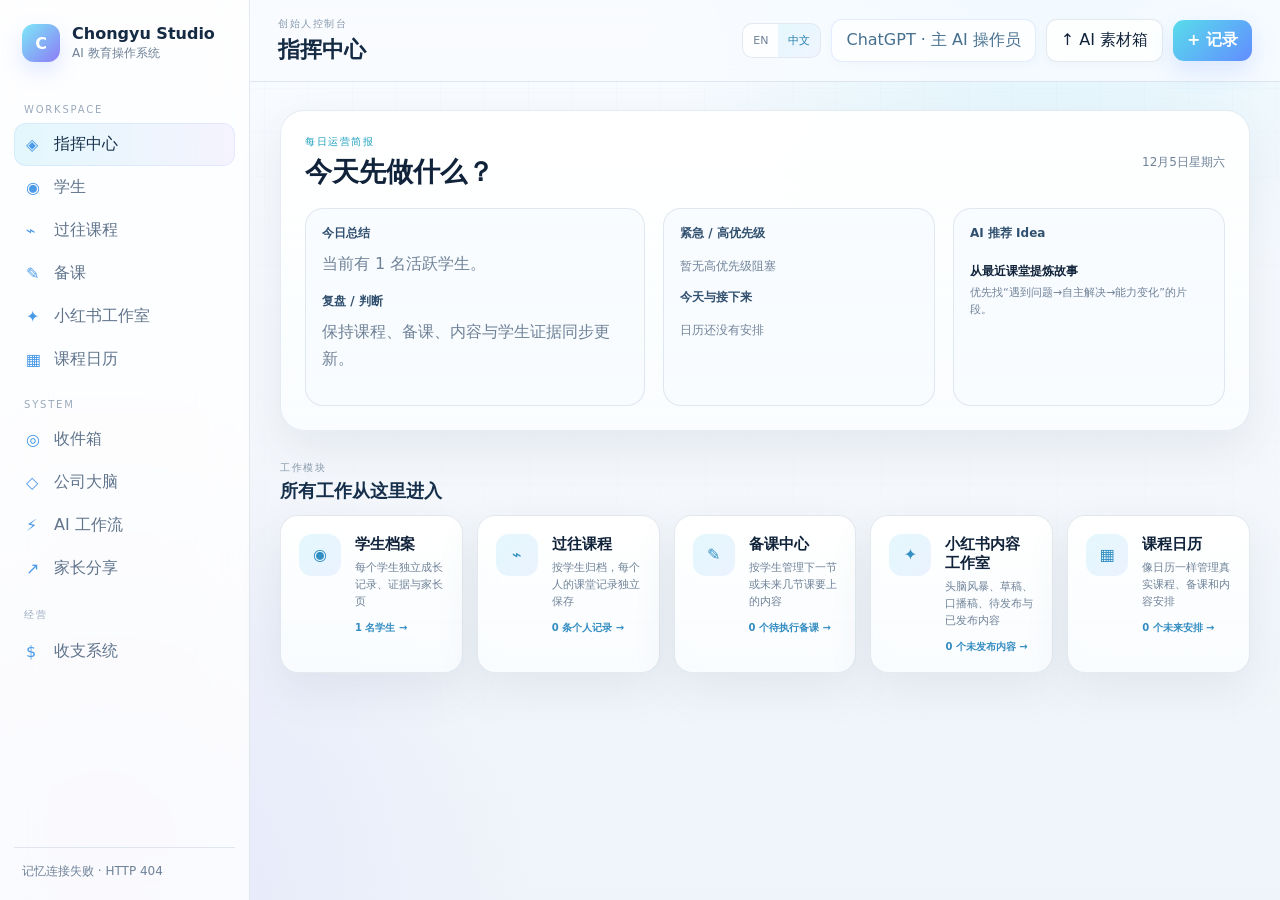
==== index.html @ f81d7538 "Load WAICY competition track in Studio prep" ====
<!doctype html>
<html lang="zh-CN">
<head>
  <meta charset="utf-8" />
  <meta name="viewport" content="width=device-width, initial-scale=1" />
  <meta name="theme-color" content="#f5f8fc" />
  <title>Chongyu Studio OS</title>
  <link rel="stylesheet" href="styles.css?v=lighttech-20260908" />
  <link rel="stylesheet" href="media-upload.css?v=mp4fix-20260908" />
  <link rel="stylesheet" href="studio-v2.css?v=ops-20260908" />
  <link rel="stylesheet" href="crud-ui.css?v=crud-20260908" />
  <link rel="stylesheet" href="calendar-delete.css?v=calendar-edit-20260909" />
  <link rel="stylesheet" href="student-avatars.css?v=student-avatars-20260909b" />
  <link rel="stylesheet" href="lesson-decks.css?v=lesson-decks-20260909b" />
  <link rel="stylesheet" href="prep-dashboard.css?v=next-lesson-20260910" />
  <link rel="stylesheet" href="waicy-track.css?v=waicy-medical-20260915" />
  <link rel="stylesheet" href="content-studio.css?v=content-os-20260910" />
  <link rel="stylesheet" href="learning-hub.css?v=learning-hub-20260911" />
</head>
<body>
  <div class="app-shell">
    <aside class="sidebar">
      <div class="brand"><div class="brand-mark">C</div><div><strong>Chongyu Studio</strong><span id="brandSub">AI 教育操作系统</span></div></div>
      <nav id="nav"></nav>
      <div class="sidebar-bottom"><span id="memoryStatus">🔒 点击连接公司记忆</span></div>
    </aside>
    <main>
      <header class="topbar">
        <div><div class="eyebrow" id="workspaceLabel">创始人控制台</div><h1 id="pageTitle">指挥中心</h1></div>
        <div class="top-actions">
          <div class="lang-switch" aria-label="Language switcher"><button id="langEn" onclick="setLanguage('en')">EN</button><button id="langZh" onclick="setLanguage('zh')">中文</button></div>
          <button class="ghost" id="modelBtn" disabled>ChatGPT · 主 AI 操作员</button>
          <button class="ghost" id="uploadBtn" onclick="openMediaUploader()">↑ AI 素材箱</button>
          <button class="primary" id="captureBtn" onclick="openInboxComposer()">+ 记录</button>
        </div>
      </header>
      <section id="content" class="content"></section>
    </main>
  </div>
  <div id="modal" class="modal hidden"></div>
  <script src="data/seed.js?v=20260908"></script>
  <script src="app.js?v=bilingual-session5-20260908"></script>
  <script src="studio-live.js?v=lesson1-20260911"></script>
  <script src="media-upload.js?v=mp4fix-20260908"></script>
  <script src="studio-v2.js?v=ops-20260908"></script>
  <script src="crud-ui.js?v=crud-20260908"></script>
  <script src="crud-v2.js?v=crud-20260908"></script>
  <script src="crud-render-fix.js?v=crud-20260908"></script>
  <script src="calendar-delete.js?v=calendar-edit-20260909"></script>
  <script src="student-avatars.js?v=portrait-api-20260911b"></script>
  <script src="lesson-decks.js?v=lesson-decks-20260909b"></script>
  <script src="prep-dashboard.js?v=next-lesson-20260910"></script>
  <script src="waicy-track.js?v=waicy-medical-20260915"></script>
  <script src="content-studio.js?v=content-os-20260910"></script>
  <script src="learning-hub.js?v=lesson1-20260911"></script>
  <script src="finance-ui.js?v=finance-20260913"></script>
</body>
</html>
---- styles.css ----
:root{--bg:#f4f7fb;--bg2:#edf3f9;--panel:rgba(255,255,255,.84);--panel2:#ffffff;--ink:#11233b;--muted:#6f8298;--line:rgba(95,124,158,.16);--cyan:#23c7e8;--blue:#4f84ff;--violet:#8d72f6;--green:#20b982;--orange:#f59e0b;--danger:#e85d75;--shadow:0 18px 45px rgba(61,85,112,.09);--shadow2:0 8px 24px rgba(61,85,112,.07)}*{box-sizing:border-box}html{background:var(--bg)}body{margin:0;font-family:Inter,ui-sans-serif,system-ui,-apple-system,BlinkMacSystemFont,"Segoe UI",sans-serif;color:var(--ink);background:radial-gradient(circle at 82% -8%,rgba(35,199,232,.14),transparent 28%),radial-gradient(circle at 8% 92%,rgba(141,114,246,.10),transparent 30%),linear-gradient(180deg,#f8fbff 0%,#f4f7fb 55%,#eef4fa 100%);min-height:100vh}body:before{content:"";position:fixed;inset:0;pointer-events:none;background-image:linear-gradient(rgba(74,116,164,.035) 1px,transparent 1px),linear-gradient(90deg,rgba(74,116,164,.035) 1px,transparent 1px);background-size:44px 44px;mask-image:linear-gradient(to bottom,rgba(0,0,0,.52),transparent 90%)}button,input,select,textarea{font:inherit}.app-shell{display:grid;grid-template-columns:250px 1fr;min-height:100vh}.sidebar{background:rgba(255,255,255,.78);border-right:1px solid var(--line);padding:20px 14px;display:flex;flex-direction:column;backdrop-filter:blur(22px);position:sticky;top:0;height:100vh}.brand{display:flex;gap:12px;align-items:center;padding:4px 8px 24px}.brand-mark{width:38px;height:38px;border-radius:12px;background:linear-gradient(135deg,#7de8f7,#8c7cf6);color:#fff;display:grid;place-items:center;font-weight:900;box-shadow:0 9px 22px rgba(79,132,255,.18)}.brand strong,.brand span{display:block}.brand strong{color:#152a43}.brand span{font-size:12px;color:var(--muted);margin-top:2px}.nav-section{font-size:10px;letter-spacing:.18em;color:#9aaabd;padding:18px 10px 8px}.nav-item{width:100%;display:flex;align-items:center;gap:10px;border:0;background:transparent;color:#60748c;padding:11px 12px;border-radius:12px;cursor:pointer;text-align:left;transition:.18s}.nav-item:hover{background:#f1f7fb;color:#213a56}.nav-item.active{background:linear-gradient(90deg,rgba(35,199,232,.12),rgba(141,114,246,.08));color:#19324d;box-shadow:inset 0 0 0 1px rgba(79,132,255,.10)}.nav-icon{width:18px;color:#4b9ae8}.sidebar-bottom{margin-top:auto;border-top:1px solid var(--line);padding:14px 8px 0;font-size:12px;color:var(--muted);line-height:1.5}.topbar{height:82px;border-bottom:1px solid var(--line);background:rgba(249,252,255,.76);backdrop-filter:blur(20px);display:flex;align-items:center;justify-content:space-between;padding:0 28px;position:sticky;top:0;z-index:10}.eyebrow{font-size:10px;text-transform:uppercase;letter-spacing:.16em;color:#8799ad}.eyebrow.cyan{color:#179fbd}h1{font-size:22px;margin:4px 0 0;color:#152a43}.top-actions{display:flex;align-items:center;gap:10px}.ghost,.primary,.mini-btn,.text-btn{border-radius:11px;padding:10px 14px;border:1px solid var(--line);background:rgba(255,255,255,.82);color:var(--ink);cursor:pointer;text-decoration:none;box-shadow:0 3px 10px rgba(60,85,110,.03)}.ghost:hover,.mini-btn:hover{border-color:rgba(35,199,232,.38);background:#fff}.primary{background:linear-gradient(135deg,#58ddeb,#628dff);border:0;color:#fff;font-weight:800;box-shadow:0 10px 24px rgba(79,132,255,.17)}.primary.small{padding:8px 11px}.text-btn{border:0;background:transparent;color:#267fdb;box-shadow:none}#modelBtn:disabled{opacity:1;color:#46708e;border-color:rgba(79,132,255,.14);background:rgba(255,255,255,.68)}.content{padding:28px 30px 80px;max-width:1500px;margin:auto}.glass{background:linear-gradient(180deg,rgba(255,255,255,.94),rgba(250,253,255,.86));border:1px solid rgba(113,145,179,.16);box-shadow:var(--shadow);backdrop-filter:blur(18px)}.grid{display:grid;gap:16px}.grid-4{grid-template-columns:repeat(4,1fr)}.grid-3{grid-template-columns:repeat(3,1fr)}.grid-2{grid-template-columns:repeat(2,1fr)}.hero-panel{border-radius:24px;padding:32px;display:flex;align-items:center;justify-content:space-between;overflow:hidden;position:relative;background:linear-gradient(135deg,rgba(255,255,255,.97),rgba(243,250,255,.92) 55%,rgba(246,243,255,.88))}.hero-panel:before{content:"";position:absolute;inset:0;background:radial-gradient(circle at 78% 34%,rgba(35,199,232,.12),transparent 16%),radial-gradient(circle at 91% 64%,rgba(141,114,246,.11),transparent 16%);pointer-events:none}.hero-panel:after{content:"";position:absolute;right:-75px;top:-145px;width:350px;height:350px;border-radius:50%;border:1px solid rgba(79,132,255,.11)}.hero-panel h2{font-size:38px;letter-spacing:-.035em;margin:8px 0 10px;max-width:820px;color:#132943}.hero-panel p,.page-intro p{color:var(--muted);line-height:1.68;max-width:760px}.orbital-mark{width:126px;height:126px;border:1px solid rgba(35,199,232,.30);border-radius:50%;position:relative;margin-right:30px;background:rgba(255,255,255,.48);box-shadow:0 14px 40px rgba(79,132,255,.08)}.orbital-mark:before,.orbital-mark:after{content:"";position:absolute;border:1px solid rgba(141,114,246,.26);border-radius:50%;inset:16px}.orbital-mark:after{inset:38px;background:radial-gradient(circle,rgba(35,199,232,.72),rgba(35,199,232,.07) 37%,transparent 62%);border:0}.orbital-mark span,.orbital-mark i,.orbital-mark b{position:absolute;width:8px;height:8px;border-radius:50%;background:var(--cyan);box-shadow:0 0 13px rgba(35,199,232,.5)}.orbital-mark span{left:8px;top:54px}.orbital-mark i{right:23px;top:14px;background:var(--violet)}.orbital-mark b{bottom:12px;left:65px;background:var(--green)}.metrics-row{margin-top:16px}.metric-card{border-radius:18px;padding:18px;display:flex;gap:14px;align-items:center}.metric-icon{width:42px;height:42px;border:1px solid rgba(35,199,232,.16);background:linear-gradient(135deg,rgba(35,199,232,.10),rgba(79,132,255,.07));border-radius:12px;display:grid;place-items:center;color:#268dd6;font-size:18px}.metric-label{font-size:11px;color:var(--muted)}.metric{font-size:29px;font-weight:800;margin-top:2px;color:#17304b}.delta{font-size:11px;color:#4d86a5;margin-top:3px}.section-title{display:flex;justify-content:space-between;align-items:end;margin:30px 0 12px}.section-title.compact{margin-top:24px}.section-title h3{margin:4px 0 0;font-size:18px;color:#16304b}.section-title span{font-size:12px;color:var(--muted)}.student-card{border-radius:20px;padding:20px;cursor:pointer;transition:.2s}.student-card:hover{transform:translateY(-2px);border-color:rgba(35,199,232,.28);box-shadow:0 20px 45px rgba(79,110,142,.12)}.student-card-top,.row{display:flex;align-items:center;gap:12px}.row.between,.between{justify-content:space-between}.grow{flex:1}.student-card h3,.student-profile h2{margin:4px 0;color:#18324c}.student-card p{margin:2px 0;color:var(--muted)}.signal-badge{font-size:10px;letter-spacing:.12em;color:#158b65;padding:5px 8px;border:1px solid rgba(32,185,130,.22);background:rgba(32,185,130,.06);border-radius:999px}.digital-avatar{width:54px;height:54px;position:relative;display:grid;place-items:center;flex:0 0 auto}.digital-avatar.large{width:96px;height:96px}.avatar-ring{position:absolute;inset:0;border:1px solid rgba(35,199,232,.38);border-radius:50%}.avatar-ring:after{content:"";position:absolute;inset:7px;border:1px dashed rgba(141,114,246,.32);border-radius:50%}.avatar-core{position:absolute;inset:12px;border-radius:16px;background:linear-gradient(135deg,#eefaff,#f1edff);display:grid;place-items:center;font-weight:900;color:#3d68a5}.large .avatar-core{inset:20px;border-radius:26px;font-size:22px}.avatar-node{position:absolute;width:7px;height:7px;border-radius:50%;background:var(--cyan);box-shadow:0 0 10px rgba(35,199,232,.35)}.avatar-node.n1{right:1px;top:12px}.avatar-node.n2{left:5px;bottom:8px;background:var(--violet)}.project-box{margin-top:18px;padding:14px;border:1px solid var(--line);border-radius:14px;background:linear-gradient(135deg,#f8fbff,#fbfaff)}.project-box span{display:block;color:var(--muted);font-size:10px;text-transform:uppercase;letter-spacing:.12em}.project-box strong{display:block;margin-top:5px;color:#203b57}.student-stats{display:grid;grid-template-columns:repeat(3,1fr);margin-top:16px;border-top:1px solid var(--line);padding-top:14px}.student-stats div{display:flex;flex-direction:column}.student-stats b{font-size:20px;color:#17304c}.student-stats span{font-size:10px;color:var(--muted)}.session-strip{display:grid;grid-template-columns:repeat(3,1fr);gap:14px}.session-mini{padding:16px;border-radius:18px;display:grid;grid-template-columns:50px 1fr;gap:14px}.session-mini strong{display:block;margin:3px 0 6px;color:#19334e}.session-mini p{margin:0;color:var(--muted);font-size:12px;line-height:1.5}.media-icon{width:48px;height:48px;border-radius:14px;display:grid;place-items:center;color:#248bcf;background:rgba(35,199,232,.08);border:1px solid rgba(35,199,232,.14)}.media-icon.video{color:#9f5dd8;background:rgba(141,114,246,.08)}.media-icon.hardware{color:#159b70;background:rgba(32,185,130,.08)}.student-layout{display:grid;grid-template-columns:270px 1fr;gap:16px}.student-selector,.student-profile{border-radius:20px;padding:14px}.student-select{width:100%;display:flex;align-items:center;gap:10px;background:transparent;border:0;color:var(--ink);padding:10px;border-radius:14px;cursor:pointer;text-align:left}.student-select:hover,.student-select.active{background:linear-gradient(90deg,rgba(35,199,232,.09),rgba(141,114,246,.05))}.student-select small{display:block;color:var(--muted);margin-top:3px;white-space:nowrap;overflow:hidden;text-overflow:ellipsis;max-width:155px}.student-select .digital-avatar{width:42px;height:42px}.student-select .avatar-core{inset:10px;border-radius:12px;font-size:11px}.profile-hero{display:flex;align-items:center;gap:18px;padding:10px 8px 20px;border-bottom:1px solid var(--line)}.hero-chips{display:flex;flex-wrap:wrap;gap:8px;margin-top:10px}.chip{display:inline-flex;padding:5px 9px;border-radius:999px;background:#f5f8fc;border:1px solid var(--line);font-size:10px;color:#61758b;margin:2px}.chip.cyan{color:#197fa0;border-color:rgba(35,199,232,.22);background:rgba(35,199,232,.07)}.project-console{display:grid;grid-template-columns:1fr;gap:7px}.console-line{display:grid;grid-template-columns:34px 1fr;align-items:center;padding:11px 12px;border:1px solid var(--line);border-radius:12px;background:#f8fbfe}.console-line span{font:11px ui-monospace,SFMono-Regular,Menlo,monospace;color:#258bc6}.skill-grid{display:grid;grid-template-columns:1fr 1fr;gap:10px}.skill{padding:12px;border:1px solid var(--line);border-radius:12px;background:#fbfdff}.skill-head{display:flex;justify-content:space-between;font-size:11px;margin-bottom:8px}.progress{height:5px;background:#eaf0f6;border-radius:999px;overflow:hidden}.progress i{display:block;height:100%;background:linear-gradient(90deg,#4ed8e8,#7d81f8);border-radius:999px}.signal-empty,.notice-card{display:flex;gap:14px;align-items:flex-start;padding:16px;border:1px dashed rgba(35,199,232,.25);background:rgba(35,199,232,.035);border-radius:14px;color:var(--muted)}.signal-empty>span{font-size:26px;color:#249cc3}.signal-empty p,.notice-card p{margin:5px 0 0;line-height:1.5}.timeline{position:relative;padding-left:23px}.timeline:before{content:"";position:absolute;left:5px;top:4px;bottom:0;width:1px;background:linear-gradient(#41cce2,rgba(65,204,226,.08))}.timeline-item{position:relative;padding:0 0 20px}.timeline-dot{position:absolute;width:11px;height:11px;border-radius:50%;background:#37c6df;left:-23px;top:4px;box-shadow:0 0 0 5px rgba(35,199,232,.08)}.timeline-item h4{margin:4px 0;color:#19344f}.timeline-item p{color:var(--muted);margin:4px 0}.timeline-item small{color:#8192a5}.page-intro{display:flex;justify-content:space-between;align-items:end;margin-bottom:18px}.page-intro h2{font-size:30px;margin:5px 0 0;color:#142d48}.session-grid{display:grid;gap:18px}.session-card{display:grid;grid-template-columns:270px 1fr;border-radius:22px;overflow:hidden}.session-visual{position:relative;min-height:310px;background:radial-gradient(circle at 50% 42%,rgba(35,199,232,.15),transparent 26%),linear-gradient(145deg,#f4fbff,#f7f4ff);display:flex;flex-direction:column;justify-content:center;align-items:center;border-right:1px solid var(--line);overflow:hidden}.session-visual.video{background:radial-gradient(circle,rgba(141,114,246,.14),transparent 28%),linear-gradient(145deg,#faf7ff,#f2fbff)}.session-visual.hardware{background:radial-gradient(circle,rgba(32,185,130,.14),transparent 28%),linear-gradient(145deg,#f4fff9,#f5f8ff)}.session-number{position:absolute;left:20px;top:15px;font:800 40px ui-monospace,SFMono-Regular,Menlo,monospace;color:rgba(66,94,123,.10)}.visual-orbit{width:130px;height:130px;border-radius:50%;border:1px solid rgba(35,199,232,.24);box-shadow:inset 0 0 40px rgba(35,199,232,.05)}.visual-orbit:after{content:"";position:absolute;width:88px;height:88px;border:1px dashed rgba(141,114,246,.24);border-radius:50%;left:50%;top:50%;transform:translate(-50%,-50%)}.visual-icon{position:absolute;font-size:28px;color:#248dcc}.session-visual small{position:absolute;bottom:22px;padding:0 20px;text-align:center;color:var(--muted)}.session-body{padding:24px}.session-body h3{font-size:22px;margin:6px 0 9px;color:#18334e}.session-body>p{color:var(--muted);line-height:1.65}.label-row{display:flex;align-items:flex-start;gap:8px;flex-wrap:wrap;margin:13px 0}.label-row>span:first-child{font-size:10px;text-transform:uppercase;letter-spacing:.12em;color:#8899ac;padding-top:7px}.highlight-list{display:grid;grid-template-columns:1fr 1fr;gap:7px;margin-top:12px}.highlight-list div{font-size:12px;color:#536b82}.highlight-list span{color:var(--green);margin-right:7px}.reflection{margin:16px 0;padding:14px 16px;border-left:2px solid var(--violet);background:rgba(141,114,246,.05);display:flex;gap:10px}.reflection>span{font-size:28px;color:var(--violet);line-height:1}.reflection p{margin:0;color:#697d93;line-height:1.55;font-size:12px}.source-link{color:#297ed1;text-decoration:none;font-size:12px}.content-board,.brain-grid,.workflow-grid{display:grid;grid-template-columns:repeat(2,1fr);gap:14px}.content-card,.brain-card,.workflow-card,.parent-card{border-radius:18px;padding:18px}.content-card h3,.brain-card h3,.workflow-card h3{margin:10px 0 7px;color:#19334e}.content-card p,.brain-card p,.workflow-card p{color:var(--muted);line-height:1.6}.content-meta{display:flex;justify-content:space-between;border-top:1px solid var(--line);padding-top:12px;margin-top:14px;font-size:10px;color:#8494a6}.status-dot-text{font-size:10px;color:var(--green)}.evidence-row{margin-top:12px}.inbox-list{display:grid;gap:10px}.inbox-item{display:grid;grid-template-columns:42px 1fr auto;align-items:center;gap:12px;border-radius:16px;padding:14px}.inbox-icon{width:40px;height:40px;border:1px solid rgba(35,199,232,.15);background:rgba(35,199,232,.06);color:#2496bc;border-radius:12px;display:grid;place-items:center}.inbox-item h4{margin:4px 0;color:#1b3651}.inbox-item small{color:var(--muted)}.workflow-grid{grid-template-columns:repeat(3,1fr)}.workflow-icon{width:42px;height:42px;border-radius:13px;background:rgba(35,199,232,.07);border:1px solid rgba(35,199,232,.13);display:grid;place-items:center;color:#258bc5}.workflow-footer{display:flex;justify-content:space-between;border-top:1px solid var(--line);padding-top:12px;margin-top:16px;color:#8293a5;font-size:10px}.operator-badge{width:96px;height:96px;border-radius:50%;border:1px solid rgba(35,199,232,.24);display:grid;place-items:center;text-align:center;font-size:23px;font-weight:900;color:#268bc7;background:rgba(255,255,255,.64);box-shadow:0 12px 35px rgba(79,132,255,.08)}.operator-badge small{display:block;font-size:8px;letter-spacing:.16em;color:#7d8fa3}.parent-preview{min-height:210px;border:1px solid var(--line);border-radius:15px;margin-bottom:14px;padding:22px;display:flex;align-items:center;gap:18px;position:relative;overflow:hidden;background:radial-gradient(circle at 80% 10%,rgba(141,114,246,.12),transparent 32%),linear-gradient(135deg,#f8fcff,#fbf9ff)}.parent-stars:before{content:"✦   ·    ✧     ·    ✦";position:absolute;right:18px;top:18px;color:rgba(79,132,255,.27);letter-spacing:10px}.parent-preview small{font-size:9px;letter-spacing:.14em;color:#8194a8}.parent-preview h3{font-size:25px;margin:4px 0;color:#17324c}.parent-preview p{color:var(--muted);margin:0}.modal{position:fixed;inset:0;background:rgba(77,93,112,.28);display:grid;place-items:center;z-index:30;backdrop-filter:blur(8px)}.modal.hidden{display:none}.modal-card{width:min(720px,92vw);max-height:85vh;overflow:auto;border-radius:20px;padding:24px}.modal-card textarea{width:100%;min-height:160px;border:1px solid var(--line);background:#fff;color:var(--ink);border-radius:12px;padding:12px}.modal-actions{display:flex;justify-content:flex-end;gap:10px;margin-top:14px}.share-box{display:grid;gap:8px;margin:16px 0}.share-box label{font-size:10px;text-transform:uppercase;letter-spacing:.13em;color:var(--muted)}.share-box code{display:block;padding:12px;border:1px solid var(--line);background:#f7fafe;border-radius:10px;word-break:break-all}.share-box .big-code{font-size:18px;color:#2b7bc7;letter-spacing:.06em}.lang-switch{display:flex;border:1px solid var(--line);border-radius:10px;overflow:hidden;background:rgba(255,255,255,.72)}.lang-switch button{border:0;background:transparent;padding:9px 10px;cursor:pointer;font-size:11px;color:var(--muted)}.lang-switch button.active{background:linear-gradient(135deg,rgba(35,199,232,.11),rgba(79,132,255,.08));color:#237fac}.empty{padding:50px 20px;text-align:center;color:var(--muted);border-radius:18px}.ai-bar{display:none!important}@media(max-width:1050px){.app-shell{grid-template-columns:82px 1fr}.brand div:last-child,.nav-item span:last-child,.nav-section,.sidebar-bottom{display:none}.brand{justify-content:center}.nav-item{justify-content:center}.grid-4,.grid-3,.grid-2,.workflow-grid,.content-board,.brain-grid{grid-template-columns:1fr}.student-layout{grid-template-columns:1fr}.student-selector{display:flex;overflow:auto}.student-select{min-width:180px}.session-card{grid-template-columns:1fr}.session-visual{min-height:210px;border-right:0;border-bottom:1px solid var(--line)}.session-strip{grid-template-columns:1fr}.content{padding:20px 16px 60px}.hero-panel h2{font-size:30px}.orbital-mark{display:none}}
---- media-upload.css ----
.media-upload-card{max-width:820px}.media-upload-card h2{margin:6px 0 8px}.subtle{color:var(--muted);line-height:1.65}.dropzone{display:block;border:1.5px dashed rgba(48,169,255,.38);border-radius:20px;padding:18px;background:linear-gradient(180deg,rgba(239,248,255,.9),rgba(248,250,255,.98));cursor:pointer;transition:.2s}.dropzone:hover{border-color:rgba(48,169,255,.7);transform:translateY(-1px)}#uploadPreview{min-height:180px;display:flex;align-items:center;justify-content:center;gap:12px;flex-direction:column;color:#334155;text-align:center}#uploadPreview small{color:var(--muted)}.intake-preview-grid{width:100%;display:grid;grid-template-columns:repeat(4,1fr);gap:10px}.intake-thumb{min-width:0;border:1px solid var(--line);border-radius:14px;padding:7px;background:#fff}.intake-thumb img,.intake-thumb video{width:100%;aspect-ratio:1.2/1;object-fit:cover;border-radius:10px;display:block;background:#eef4fb}.intake-thumb video{pointer-events:none}.intake-thumb small{display:block;white-space:nowrap;overflow:hidden;text-overflow:ellipsis;margin-top:6px;font-size:10px}.intake-note{display:flex;flex-direction:column;gap:7px;margin-top:16px}.intake-note>span{font-size:11px;color:var(--muted);font-weight:750}.intake-note textarea{width:100%;min-height:82px;resize:vertical;border:1px solid var(--line);background:#fff;color:var(--ink);border-radius:13px;padding:11px 12px;outline:none}.intake-note textarea:focus{border-color:rgba(48,169,255,.5);box-shadow:0 0 0 3px rgba(48,169,255,.08)}.intake-hint{margin-top:12px;border:1px solid rgba(48,169,255,.16);background:rgba(48,169,255,.05);color:#58728d;padding:10px 12px;border-radius:12px;font-size:11px;line-height:1.55}.upload-progress{display:flex;align-items:center;gap:10px;margin-top:12px;color:var(--muted);font-size:12px}.upload-progress i{display:block;width:18px;height:18px;border-radius:50%;border:2px solid rgba(48,169,255,.18);border-top-color:#30a9ff;animation:spin .8s linear infinite}.upload-progress.hidden{display:none}@keyframes spin{to{transform:rotate(360deg)}}@media(max-width:700px){.intake-preview-grid{grid-template-columns:repeat(2,1fr)}}
---- studio-v2.css ----
.daily-brief{padding:24px;border-radius:24px;margin-bottom:26px}.brief-head,.student-group-head,.content-col-head,.calendar-head{display:flex;align-items:center;justify-content:space-between;gap:14px}.brief-head h2{margin:5px 0 0;font-size:27px}.brief-date{color:var(--muted);font-size:12px}.brief-grid{display:grid;grid-template-columns:1.25fr 1fr 1fr;gap:18px;margin-top:18px}.brief-main,.brief-list{border:1px solid var(--line);background:rgba(248,251,255,.76);border-radius:18px;padding:16px}.brief-main h4,.brief-list h4{margin:0 0 8px;font-size:12px;color:#31506f}.brief-main p{color:var(--muted);line-height:1.7;margin:0 0 16px}.brief-item{display:flex;justify-content:space-between;gap:10px;padding:9px 0;border-bottom:1px solid rgba(91,122,158,.09)}.brief-item:last-child{border-bottom:0}.brief-item b{font-size:12px}.brief-item small{color:var(--muted);font-size:10px;white-space:nowrap}.brief-item.urgent b{color:#c84f59}.brief-empty{font-size:12px;color:var(--muted);padding:8px 0 14px}.idea-item{padding:10px 0;border-bottom:1px solid rgba(91,122,158,.09)}.idea-item:last-child{border-bottom:0}.idea-item b{font-size:12px}.idea-item p{margin:4px 0 0;color:var(--muted);font-size:11px;line-height:1.55}.module-grid{display:grid;grid-template-columns:repeat(5,minmax(0,1fr));gap:14px}.module-card{display:flex;gap:14px;text-align:left;padding:18px;border-radius:18px;border:1px solid var(--line);cursor:pointer;color:inherit}.module-card:hover{transform:translateY(-2px);box-shadow:0 18px 45px rgba(60,83,108,.12)}.module-icon{width:42px;height:42px;border-radius:13px;display:grid;place-items:center;background:linear-gradient(135deg,rgba(36,197,230,.12),rgba(79,132,255,.1));color:#318fc4;font-weight:900;flex:0 0 auto}.module-card h3{margin:1px 0 5px;font-size:15px}.module-card p{margin:0;color:var(--muted);font-size:11px;line-height:1.55;min-height:52px}.module-card span{display:block;margin-top:10px;color:#338cc1;font-size:10px;font-weight:700}.student-course-groups,.prep-groups{display:grid;gap:16px}.student-course-group,.prep-group{padding:20px;border-radius:20px}.student-group-head h3{margin:4px 0 0}.student-group-head>span{font-size:11px;color:var(--muted)}.course-list{display:grid;gap:0;margin-top:10px}.course-list article{display:grid;grid-template-columns:70px 1fr;gap:12px;padding:14px 0;border-top:1px solid var(--line)}.course-no{font-size:11px;color:#3b91c2;font-weight:800}.course-list h4{margin:0 0 5px}.course-list p{margin:0;color:var(--muted);line-height:1.55}.course-list small{display:block;color:#8293a6;margin-top:5px}.prep-card{display:flex;justify-content:space-between;gap:18px;border-top:1px solid var(--line);padding:15px 0}.prep-card:first-of-type{margin-top:10px}.prep-card h4{margin:7px 0 4px}.prep-card p{margin:0;color:var(--muted);line-height:1.55}.prep-meta{text-align:right;min-width:100px}.prep-meta b{display:block;font-size:11px;color:#3090bf}.prep-meta small{display:block;color:var(--muted);font-size:10px;margin-top:5px}.empty-state{padding:26px;text-align:center;color:var(--muted);border:1px dashed var(--line);border-radius:14px;margin-top:12px}.empty-state.compact{padding:16px;margin-top:8px}.content-columns{display:grid;grid-template-columns:repeat(4,minmax(0,1fr));gap:14px;align-items:start}.content-column{min-width:0}.content-col-head{padding:0 4px 8px}.content-col-head h3{margin:0;font-size:13px}.content-col-head span{background:#edf7ff;color:#358bc0;border-radius:999px;padding:3px 7px;font-size:10px}.content-column .content-card{padding:14px;border-radius:15px;margin-bottom:10px}.content-column .content-card h4{margin:6px 0}.content-column .content-card p{font-size:11px;line-height:1.55;color:var(--muted);margin:0 0 10px}.content-column .content-card small{color:#8a9bad}.calendar-layout{display:grid;grid-template-columns:minmax(0,1fr) 290px;gap:16px}.calendar-shell,.upcoming-panel{border-radius:20px;padding:18px}.calendar-head h3{margin:0}.calendar-head button{width:34px;height:34px;border-radius:10px;border:1px solid var(--line);background:#fff;color:#4c6b89;cursor:pointer;font-size:20px}.week-head,.calendar-grid{display:grid;grid-template-columns:repeat(7,1fr)}.week-head{margin-top:12px}.week-head span{font-size:10px;color:var(--muted);padding:8px;text-align:center}.calendar-grid{border-top:1px solid var(--line);border-left:1px solid var(--line)}.cal-day{min-height:112px;border:0;border-right:1px solid var(--line);border-bottom:1px solid var(--line);background:rgba(255,255,255,.72);text-align:left;padding:8px;cursor:pointer;overflow:hidden}.cal-day:hover{background:#f7fbff}.cal-day>span{display:block;font-size:11px;font-weight:700;color:#34516e;margin-bottom:7px}.cal-day.muted{opacity:.42}.cal-day.today{box-shadow:inset 0 0 0 2px rgba(36,197,230,.35)}.cal-event{display:block;font-style:normal;font-size:9px;white-space:nowrap;overflow:hidden;text-overflow:ellipsis;padding:4px 5px;border-radius:6px;background:#edf7ff;color:#3379a6;margin-top:4px}.cal-event.lesson{background:#eaf7ff}.cal-event.prep{background:#f3edff;color:#6f57a8}.cal-event.content{background:#fff2ea;color:#ad6840}.upcoming-panel h3{margin:5px 0 12px}.upcoming-panel article{padding:11px 0;border-top:1px solid var(--line)}.upcoming-panel article b,.upcoming-panel article span,.upcoming-panel article small{display:block}.upcoming-panel article b{font-size:12px}.upcoming-panel article span{font-size:10px;color:#3d86b2;margin-top:3px}.upcoming-panel article small{font-size:10px;color:var(--muted);margin-top:2px}.modal-card label{display:flex;flex-direction:column;gap:6px;font-size:11px;color:#60748a;margin-top:12px}.modal-card input,.modal-card select,.modal-card textarea{border:1px solid var(--line);border-radius:11px;padding:10px 11px;background:#fff;color:var(--ink);font:inherit;outline:none}.modal-card textarea{min-height:90px;resize:vertical}.form-grid{display:grid;grid-template-columns:1fr 1fr;gap:10px}.page-intro.row{align-items:flex-start}.row.between{display:flex;justify-content:space-between;gap:16px}.primary{white-space:nowrap}@media(max-width:1200px){.module-grid{grid-template-columns:repeat(3,1fr)}.brief-grid{grid-template-columns:1fr 1fr}.brief-main{grid-column:1/-1}.content-columns{grid-template-columns:repeat(2,1fr)}}@media(max-width:820px){.module-grid,.content-columns,.brief-grid{grid-template-columns:1fr}.calendar-layout{grid-template-columns:1fr}.calendar-shell{overflow:auto}.week-head,.calendar-grid{min-width:760px}.form-grid{grid-template-columns:1fr}.row.between,.brief-head{align-items:flex-start;flex-direction:column}}
---- crud-ui.css ----
.crud-toolbar{display:flex;justify-content:space-between;align-items:center;gap:12px;margin:0 0 16px}.crud-toolbar h2{margin:0}.crud-list{display:grid;gap:12px}.crud-card{padding:16px;border:1px solid var(--line);border-radius:18px;background:rgba(255,255,255,.9);box-shadow:0 12px 30px rgba(50,75,100,.06)}.crud-card-top{display:flex;justify-content:space-between;gap:16px;align-items:flex-start}.crud-card h3{margin:2px 0 6px}.crud-card p{margin:5px 0;color:var(--muted);line-height:1.6}.crud-actions{display:flex;gap:7px;flex-wrap:wrap}.crud-btn{border:1px solid var(--line);background:#fff;color:var(--ink);padding:7px 10px;border-radius:10px;cursor:pointer;font-weight:650}.crud-btn:hover{border-color:rgba(48,169,255,.45)}.crud-btn.danger{color:#b84e5a;border-color:rgba(184,78,90,.18);background:#fff8f8}.crud-status{display:inline-flex;padding:4px 8px;border-radius:999px;font-size:10px;background:#eff8ff;color:#2786b7;border:1px solid rgba(48,169,255,.15)}.crud-form{display:grid;grid-template-columns:1fr 1fr;gap:12px}.crud-form .wide{grid-column:1/-1}.crud-form label{display:flex;flex-direction:column;gap:6px;font-size:11px;color:var(--muted);font-weight:700}.crud-form input,.crud-form textarea,.crud-form select{width:100%;border:1px solid var(--line);border-radius:12px;padding:10px 11px;background:#fff;color:var(--ink);outline:none;font:inherit}.crud-form textarea{min-height:92px;resize:vertical}.crud-form input:focus,.crud-form textarea:focus,.crud-form select:focus{border-color:rgba(48,169,255,.5);box-shadow:0 0 0 3px rgba(48,169,255,.08)}.crud-modal .modal-card{max-width:760px}.crud-empty{padding:28px;text-align:center;color:var(--muted);border:1px dashed var(--line);border-radius:16px;background:rgba(255,255,255,.65)}.crud-sections{display:grid;grid-template-columns:repeat(3,1fr);gap:12px}.crud-column{min-width:0}.crud-column h3{font-size:14px;margin:0 0 10px}.crud-badge{font-size:10px;padding:4px 7px;border-radius:999px;background:#f4f7fb;color:#65798f}.crud-note{white-space:pre-wrap}.crud-student-header{display:flex;gap:12px;align-items:center}.crud-kv{display:grid;grid-template-columns:repeat(3,1fr);gap:8px;margin-top:12px}.crud-kv div{padding:9px;border-radius:10px;background:#f8fbfe}.crud-kv span{display:block;font-size:9px;color:var(--muted);text-transform:uppercase;letter-spacing:.08em}.crud-kv strong{font-size:12px}.crud-top-actions{display:flex;gap:8px}@media(max-width:900px){.crud-sections{grid-template-columns:1fr}.crud-form{grid-template-columns:1fr}.crud-form .wide{grid-column:auto}.crud-kv{grid-template-columns:1fr 1fr}}
---- calendar-delete.css ----
.calendar-event-manager{margin-top:18px;padding:20px;border-radius:20px}.calendar-manager-head{display:flex;justify-content:space-between;align-items:center;margin-bottom:12px}.calendar-manager-head h3{margin:4px 0 0}.calendar-manager-head>span{min-width:34px;height:34px;padding:0 10px;border-radius:999px;display:grid;place-items:center;background:rgba(79,132,255,.08);color:#3578c9;font-weight:800}.calendar-manager-list{display:grid;gap:10px}.calendar-manager-list article{display:flex;align-items:center;justify-content:space-between;gap:16px;padding:14px 0;border-top:1px solid var(--line)}.calendar-manager-list article:first-child{border-top:0}.calendar-manager-list article>div:first-child{display:grid;gap:4px}.calendar-manager-list b{color:var(--ink)}.calendar-manager-list span,.calendar-manager-list small{color:var(--muted)}.calendar-event-actions{display:flex;gap:8px;align-items:center}.calendar-edit-btn,.calendar-delete-btn{border-radius:10px;padding:8px 12px;font-weight:750;cursor:pointer}.calendar-edit-btn{border:1px solid rgba(59,130,246,.2);background:rgba(239,246,255,.9);color:#2563eb}.calendar-edit-btn:hover{background:#eff6ff;border-color:rgba(59,130,246,.34)}.calendar-delete-btn{border:1px solid rgba(239,68,68,.2);background:rgba(254,242,242,.9);color:#dc4c4c}.calendar-delete-btn:hover{background:#fff1f1;border-color:rgba(239,68,68,.34)}
---- student-avatars.css ----
.digital-avatar{overflow:hidden}.digital-avatar.has-photo{background:#eef6ff;border-color:rgba(79,132,255,.18);box-shadow:0 8px 22px rgba(66,117,185,.14)}.student-avatar-photo{width:100%;height:100%;display:block;object-fit:cover;border-radius:inherit}.parent-avatar-host{position:relative!important;overflow:hidden!important}.parent-avatar-photo{position:absolute;inset:0;width:100%;height:100%;display:block;object-fit:cover;border-radius:inherit}
---- lesson-decks.css ----
.deck-library{margin:22px 0 26px;padding:22px;border:1px solid rgba(82,140,214,.16);border-radius:26px;background:linear-gradient(135deg,rgba(255,255,255,.94),rgba(239,248,255,.9));box-shadow:0 18px 48px rgba(47,93,145,.09)}.deck-library-head{display:flex;align-items:flex-start;justify-content:space-between;gap:18px;margin-bottom:16px}.deck-library-head h3{margin:4px 0 6px;font-size:22px}.deck-library-head p{margin:0;color:var(--muted);max-width:760px}.deck-count{padding:8px 12px;border-radius:999px;background:#edf7ff;color:#1376bd;font-weight:800;white-space:nowrap}.deck-library-grid{display:grid;grid-template-columns:repeat(2,minmax(0,1fr));gap:15px}.deck-library-card{display:flex;gap:15px;padding:18px;border:1px solid rgba(82,140,214,.14);border-radius:22px;background:rgba(255,255,255,.92);box-shadow:0 10px 28px rgba(47,93,145,.07)}.deck-library-card.face{background:linear-gradient(145deg,#fff,#f2f8ff)}.deck-library-card.imu{background:linear-gradient(145deg,#fff,#f2fbfa)}.deck-card-icon{width:48px;height:48px;flex:0 0 48px;display:grid;place-items:center;border-radius:16px;background:#e6f5ff;color:#1686ce;font-size:24px;font-weight:900}.deck-library-card.imu .deck-card-icon{background:#e8fbf5;color:#16a47a}.deck-card-body>span{font-size:12px;font-weight:800;letter-spacing:.03em;color:#5f7d9a}.deck-card-body h4{margin:5px 0 7px;font-size:17px;color:var(--ink)}.deck-card-body p{margin:0 0 13px;color:var(--muted);line-height:1.55}.deck-actions{display:flex;gap:10px;flex-wrap:wrap;margin-top:18px;padding-top:14px;border-top:1px solid rgba(88,135,190,.18)}.deck-library-card .deck-actions{margin:0;padding:0;border:0}.deck-open-btn{display:inline-flex;align-items:center;justify-content:center;gap:6px;padding:10px 15px;border-radius:14px;text-decoration:none;font-weight:800;color:#075fae;background:linear-gradient(135deg,#e5f7ff,#f5f9ff);border:1px solid rgba(51,147,230,.22);box-shadow:0 8px 20px rgba(51,147,230,.1);transition:.16s ease}.deck-open-btn:hover{transform:translateY(-1px);box-shadow:0 14px 30px rgba(51,147,230,.18)}.student-deck-actions{margin-top:14px}@media(max-width:900px){.deck-library-grid{grid-template-columns:1fr}.deck-library-head{flex-direction:column}.deck-count{align-self:flex-start}}
---- prep-dashboard.css ----
.prep-dashboard-v3{display:grid;gap:18px}.prep-dashboard-v3 .prep-topline{display:flex;align-items:flex-start;justify-content:space-between;gap:20px}.prep-dashboard-v3 .prep-topline h2{font-size:28px;margin:5px 0 6px}.prep-dashboard-v3 .prep-topline p{margin:0;color:var(--muted);line-height:1.6}.prep-dashboard-v3 .week-board{padding:18px 20px;border-radius:20px}.prep-dashboard-v3 .week-headline{display:flex;align-items:center;justify-content:space-between;margin-bottom:10px}.prep-dashboard-v3 .week-headline h3{margin:4px 0 0;font-size:17px}.prep-dashboard-v3 .week-lessons{display:grid;gap:6px}.prep-dashboard-v3 .week-row{display:grid;grid-template-columns:90px minmax(150px,.7fr) minmax(220px,1.5fr) 100px;gap:14px;align-items:center;padding:11px 12px;border-radius:13px;border:1px solid transparent;background:rgba(248,251,255,.72);cursor:pointer;text-align:left;color:inherit;width:100%}.prep-dashboard-v3 .week-row:hover,.prep-dashboard-v3 .week-row.active{border-color:rgba(68,169,224,.25);background:#f4fbff}.prep-dashboard-v3 .week-time strong,.prep-dashboard-v3 .week-time small{display:block}.prep-dashboard-v3 .week-time strong{font-size:11px;color:#2287bc}.prep-dashboard-v3 .week-time small{font-size:10px;color:var(--muted);margin-top:2px}.prep-dashboard-v3 .week-students{font-weight:800;font-size:13px}.prep-dashboard-v3 .week-topic{min-width:0;white-space:nowrap;overflow:hidden;text-overflow:ellipsis;color:#5d7289;font-size:12px}.prep-status{display:inline-flex;align-items:center;justify-content:center;gap:6px;border-radius:999px;padding:6px 9px;font-size:10px;font-weight:800;white-space:nowrap}.prep-status.ready{background:#eaf9f2;color:#27845e}.prep-status.partial{background:#fff7df;color:#9a7123}.prep-status.planned{background:#edf6ff;color:#347eae}.next-lesson-hero{padding:24px;border-radius:24px;border:1px solid rgba(65,156,215,.16);box-shadow:0 20px 50px rgba(53,91,127,.08)}.next-lesson-head{display:flex;justify-content:space-between;gap:20px;align-items:flex-start}.next-lesson-head h2{font-size:27px;margin:5px 0 7px}.next-lesson-head p{margin:0;color:var(--muted)}.next-lesson-meta{display:flex;gap:7px;flex-wrap:wrap;margin-top:13px}.next-lesson-meta span{border:1px solid var(--line);border-radius:999px;padding:6px 9px;color:#607991;font-size:10px;background:rgba(255,255,255,.68)}.lesson-brief-grid{display:grid;grid-template-columns:1fr 1fr;gap:12px;margin-top:20px}.lesson-brief-box{padding:15px 16px;border:1px solid var(--line);border-radius:16px;background:rgba(249,252,255,.78)}.lesson-brief-box.wide{grid-column:1/-1}.lesson-brief-label{font-size:9px;letter-spacing:.12em;text-transform:uppercase;color:#56a2c9;font-weight:900;margin-bottom:7px}.lesson-brief-box h4{margin:0 0 6px;font-size:13px}.lesson-brief-box p{margin:0;color:#62788f;font-size:11px;line-height:1.65}.lesson-flow{display:flex;align-items:center;gap:7px;flex-wrap:wrap}.lesson-flow span{font-size:10px;font-weight:700;padding:7px 9px;border-radius:9px;background:#edf8ff;color:#3f799e}.lesson-flow i{font-style:normal;color:#8facc0;font-size:11px}.prep-checks{display:flex;gap:8px;flex-wrap:wrap}.prep-check{font-size:10px;border-radius:9px;padding:7px 9px;background:#eefaf5;color:#347c5e}.prep-check.missing{background:#fff6df;color:#946e27}.lesson-actions{display:flex;gap:9px;flex-wrap:wrap;margin-top:18px}.lesson-actions a,.lesson-actions button{display:inline-flex;align-items:center;justify-content:center;text-decoration:none}.prep-secondary{border:1px solid var(--line);background:#fff;color:#315b79;border-radius:11px;padding:10px 13px;font:inherit;font-size:11px;font-weight:800;cursor:pointer}.prep-secondary:hover{background:#f5fbff}.full-plan{margin-top:14px;border-top:1px solid var(--line);padding-top:13px}.full-plan summary{cursor:pointer;color:#51708c;font-size:11px;font-weight:800;list-style:none}.full-plan summary::-webkit-details-marker{display:none}.full-plan summary:after{content:' ↓';color:#76a9c7}.full-plan[open] summary:after{content:' ↑'}.full-plan-text{margin-top:12px;padding:14px;border-radius:13px;background:#f8fbfe;color:#61768b;font-size:11px;line-height:1.7;white-space:pre-wrap;max-height:280px;overflow:auto}.upcoming-heading{display:flex;align-items:flex-end;justify-content:space-between;margin-top:4px}.upcoming-heading h3{margin:4px 0 0;font-size:18px}.upcoming-heading span{color:var(--muted);font-size:10px}.upcoming-lesson-grid{display:grid;grid-template-columns:repeat(2,minmax(0,1fr));gap:13px}.upcoming-lesson-card{padding:18px;border-radius:18px;cursor:pointer;border:1px solid var(--line);background:rgba(255,255,255,.78)}.upcoming-lesson-card:hover{border-color:rgba(57,151,207,.28);transform:translateY(-1px)}.upcoming-card-head{display:flex;justify-content:space-between;gap:12px;align-items:flex-start}.upcoming-card-head h4{margin:4px 0 0;font-size:16px}.upcoming-lesson-card .topic{font-size:12px;font-weight:800;margin:13px 0 5px;color:#254761}.upcoming-lesson-card .outcome{font-size:11px;line-height:1.55;color:var(--muted);margin:0}.upcoming-card-foot{display:flex;justify-content:space-between;gap:10px;align-items:center;margin-top:14px;padding-top:12px;border-top:1px solid var(--line)}.upcoming-card-foot small{color:var(--muted);font-size:10px}.readiness-bar{height:5px;border-radius:999px;background:#e8eef4;overflow:hidden;margin-top:10px}.readiness-bar i{display:block;height:100%;background:linear-gradient(90deg,#56c7de,#658fff);border-radius:inherit}.prep-empty-week{padding:16px;color:var(--muted);text-align:center;font-size:11px}.deck-library[hidden]{display:none!important}@media(max-width:900px){.prep-dashboard-v3 .week-row{grid-template-columns:74px 1fr 90px}.prep-dashboard-v3 .week-topic{grid-column:2/-1;grid-row:2}.lesson-brief-grid,.upcoming-lesson-grid{grid-template-columns:1fr}.lesson-brief-box.wide{grid-column:auto}.next-lesson-head,.prep-dashboard-v3 .prep-topline{flex-direction:column}.next-lesson-head .prep-status{align-self:flex-start}}
---- waicy-track.css ----
.waicy-track{padding:22px;border-radius:22px;display:grid;gap:16px}.waicy-head{display:flex;justify-content:space-between;gap:18px;align-items:flex-start}.waicy-head h3{margin:4px 0 6px;font-size:20px}.waicy-head p{margin:0;color:var(--muted);font-size:11px}.waicy-core{display:grid;grid-template-columns:repeat(3,minmax(0,1fr));gap:10px}.waicy-core-card{border:1px solid var(--line);border-radius:15px;padding:13px;background:rgba(249,252,255,.78);display:grid;gap:5px}.waicy-core-card span{font-size:8px;letter-spacing:.12em;font-weight:900;color:#58a3c8}.waicy-core-card strong{font-size:12px;color:#28485e}.waicy-core-card small{font-size:10px;line-height:1.5;color:var(--muted)}.waicy-kickoff{border:1px solid rgba(80,164,211,.18);border-radius:16px;background:#f7fcff;padding:13px 14px}.waicy-kickoff summary{font-weight:900;font-size:12px;color:#2b607e;cursor:pointer;list-style:none}.waicy-kickoff summary::-webkit-details-marker{display:none}.waicy-kickoff-grid{display:grid;grid-template-columns:repeat(3,minmax(0,1fr));gap:9px;margin-top:12px}.waicy-kickoff-grid div{padding:10px;border-radius:11px;background:white;border:1px solid var(--line);display:grid;gap:4px}.waicy-kickoff-grid b{font-size:9px;color:#438eb5;letter-spacing:.08em}.waicy-kickoff-grid span{font-size:10px;line-height:1.45;color:#60778a}.waicy-weeks{display:grid;gap:7px}.waicy-weeks article{display:grid;grid-template-columns:62px 1fr;gap:11px;align-items:start;padding:10px 12px;border-radius:12px;border:1px solid var(--line);background:rgba(255,255,255,.72)}.waicy-weeks article>span{font-size:10px;font-weight:900;color:#4f9fc7;padding-top:2px}.waicy-weeks h4{margin:0 0 3px;font-size:12px}.waicy-weeks p{margin:0;color:var(--muted);font-size:10px;line-height:1.5}.waicy-bottom{display:grid;grid-template-columns:1fr 1fr auto;gap:10px;align-items:stretch}.waicy-bottom>div{border:1px solid var(--line);border-radius:12px;padding:11px;background:#fbfdff;display:grid;gap:4px}.waicy-bottom b{font-size:10px;color:#315c76}.waicy-bottom span{font-size:9px;line-height:1.5;color:var(--muted)}.waicy-bottom a{display:flex;align-items:center;justify-content:center;text-decoration:none;border:1px solid var(--line);border-radius:12px;padding:11px 13px;background:#fff;color:#317aa2;font-size:10px;font-weight:900}@media(max-width:900px){.waicy-head{flex-direction:column}.waicy-core,.waicy-kickoff-grid,.waicy-bottom{grid-template-columns:1fr}.waicy-weeks article{grid-template-columns:56px 1fr}}
---- content-studio.css ----
.content-studio-v3{display:grid;gap:22px}.content-studio-top{display:flex;justify-content:space-between;gap:18px;align-items:flex-start}.content-studio-top h2{margin:5px 0 6px;font-size:28px}.content-studio-top p{margin:0;color:var(--muted);max-width:760px;line-height:1.65}.content-studio-actions{display:flex;gap:10px;flex-wrap:wrap}.content-pipeline{display:grid;grid-template-columns:repeat(3,minmax(0,1fr));gap:12px}.content-tab{border:1px solid var(--line);background:rgba(255,255,255,.76);border-radius:18px;padding:16px 18px;text-align:left;cursor:pointer;color:inherit;transition:.18s ease}.content-tab:hover{transform:translateY(-1px);box-shadow:0 12px 30px rgba(60,83,108,.08)}.content-tab.active{border-color:rgba(55,166,220,.45);box-shadow:inset 0 0 0 1px rgba(55,166,220,.12),0 12px 30px rgba(60,83,108,.08);background:linear-gradient(135deg,rgba(236,249,255,.96),rgba(247,247,255,.96))}.content-tab small{display:block;font-size:10px;letter-spacing:.08em;color:#6790ad;font-weight:800}.content-tab strong{display:block;font-size:20px;margin:5px 0 3px}.content-tab span{font-size:11px;color:var(--muted)}.content-section-head{display:flex;justify-content:space-between;gap:14px;align-items:end}.content-section-head h3{margin:4px 0 0;font-size:20px}.content-section-head>span{font-size:11px;color:var(--muted)}.content-list{display:grid;gap:14px}.content-work-card{display:grid;grid-template-columns:minmax(0,1fr) auto;gap:22px;padding:20px 22px;border-radius:20px;border:1px solid var(--line);background:rgba(255,255,255,.84);box-shadow:0 10px 28px rgba(48,70,96,.05)}.content-card-main{min-width:0}.content-card-kicker{display:flex;gap:8px;align-items:center;flex-wrap:wrap}.content-type,.content-stage{display:inline-flex;align-items:center;border-radius:999px;padding:5px 8px;font-size:9px;font-weight:800;letter-spacing:.04em}.content-type{background:#edf7ff;color:#327fa9}.content-stage{background:#f2f5f8;color:#64778b}.content-card-main h4{font-size:18px;margin:10px 0 7px}.content-hook{font-size:13px;line-height:1.65;color:var(--muted);margin:0;max-width:850px}.content-meta-line{display:flex;gap:12px;flex-wrap:wrap;margin-top:13px;font-size:10px;color:#8a9bad}.content-card-side{display:flex;flex-direction:column;align-items:flex-end;justify-content:space-between;gap:16px;min-width:160px}.content-progress{font-size:11px;color:#66849d;font-weight:800}.content-progress b{font-size:18px;color:#17334d;margin-right:4px}.content-actions-row{display:flex;gap:8px;flex-wrap:wrap;justify-content:flex-end}.content-action{border:1px solid var(--line);background:#fff;color:#25435d;border-radius:10px;padding:9px 12px;font-size:11px;font-weight:750;cursor:pointer}.content-action.primaryish{background:#eef8ff;border-color:#c7e8f7;color:#1476a8}.content-action:hover{transform:translateY(-1px)}.content-publish-pack{margin-top:14px;display:grid;grid-template-columns:repeat(4,minmax(0,1fr));gap:8px}.content-pack-item{border-radius:10px;background:#f7fafc;border:1px solid #e7eef4;padding:9px 10px;font-size:10px;color:#60768a}.content-pack-item.done{color:#287a62;background:#f2fbf7;border-color:#d7f0e5}.content-empty{padding:44px 20px;text-align:center;border:1px dashed var(--line);border-radius:18px;color:var(--muted);background:rgba(255,255,255,.45)}.content-empty strong{display:block;color:#48637b;margin-bottom:5px}.published-card .content-card-side{justify-content:center}.published-stats{display:flex;gap:12px;flex-wrap:wrap;margin-top:14px}.published-stats span{font-size:10px;border-radius:999px;background:#f4f8fb;padding:6px 9px;color:#688096}.content-preview-modal{max-width:760px}.content-preview-body{white-space:pre-wrap;line-height:1.75;color:#445f77;max-height:55vh;overflow:auto;background:#f8fbfd;border:1px solid var(--line);border-radius:14px;padding:16px;margin-top:12px}.content-copy-toast{position:fixed;right:24px;bottom:24px;background:#17334d;color:white;border-radius:12px;padding:10px 14px;font-size:11px;box-shadow:0 12px 30px rgba(20,40,60,.22);z-index:1000}@media(max-width:900px){.content-studio-top,.content-section-head{flex-direction:column;align-items:flex-start}.content-pipeline{grid-template-columns:1fr}.content-work-card{grid-template-columns:1fr}.content-card-side{align-items:flex-start;min-width:0}.content-actions-row{justify-content:flex-start}.content-publish-pack{grid-template-columns:1fr 1fr}}
---- learning-hub.css ----
.learning-hub{display:grid;gap:22px}.learning-head{display:flex;align-items:flex-end;justify-content:space-between;gap:20px}.learning-head h2{margin:5px 0 7px;font-size:30px}.learning-head p{margin:0;color:var(--muted);max-width:760px;line-height:1.65}.student-switcher{display:flex;gap:8px;flex-wrap:wrap}.student-switcher button{border:1px solid var(--line);background:rgba(255,255,255,.75);border-radius:999px;padding:9px 13px;color:#5c7188;font-weight:700;cursor:pointer}.student-switcher button.active{background:#eef8ff;border-color:#b9e5f7;color:#1e84b8}.student-overview{padding:24px;border-radius:24px}.student-identity{display:grid;grid-template-columns:auto 1fr auto;gap:18px;align-items:center}.student-photo{width:74px;height:74px;border-radius:20px;overflow:hidden;background:#edf6ff;display:grid;place-items:center;font-weight:900;color:#4d82b7;font-size:20px}.student-photo img{width:100%;height:100%;object-fit:cover}.student-identity h2{margin:4px 0 3px;font-size:28px}.student-identity p{margin:0;color:var(--muted)}.student-actions{display:flex;gap:8px}.student-actions button{border:1px solid var(--line);background:#fff;border-radius:11px;padding:9px 12px;cursor:pointer;font-weight:700}.student-direction{display:grid;grid-template-columns:1.35fr 1fr 1fr;gap:13px;margin-top:20px}.student-signal{background:rgba(248,251,255,.82);border:1px solid var(--line);border-radius:17px;padding:16px}.student-signal label,.detail-label{display:block;font-size:10px;letter-spacing:.11em;color:#4299c5;font-weight:800;margin-bottom:8px}.student-signal strong{display:block;font-size:15px;line-height:1.45}.student-signal p{font-size:12px;color:var(--muted);line-height:1.6;margin:7px 0 0}.student-dashboard-grid{display:grid;grid-template-columns:1.25fr .75fr;gap:16px}.student-panel{padding:20px;border-radius:20px}.student-panel h3{margin:3px 0 14px}.growth-callout{border-left:3px solid #31b8d8;padding:4px 0 4px 14px}.growth-callout strong{display:block;font-size:15px}.growth-callout p{color:var(--muted);line-height:1.65;margin:7px 0 0}.skill-compact{display:grid;gap:10px}.skill-compact-row{display:grid;grid-template-columns:minmax(120px,1fr) 2fr 34px;align-items:center;gap:10px;font-size:12px}.skill-compact-row .bar{height:7px;background:#eaf1f7;border-radius:999px;overflow:hidden}.skill-compact-row .bar i{display:block;height:100%;background:linear-gradient(90deg,#35c2da,#5b8ff6);border-radius:999px}.student-quick-meta{display:grid;grid-template-columns:repeat(3,1fr);gap:9px;margin-top:14px}.student-quick-meta div{background:#f8fbfe;border-radius:13px;padding:12px}.student-quick-meta span{display:block;font-size:9px;color:var(--muted);text-transform:uppercase}.student-quick-meta strong{display:block;margin-top:5px}.course-hub{display:grid;grid-template-columns:230px 1fr;gap:18px;align-items:start}.course-student-nav{padding:10px;border-radius:18px;position:sticky;top:108px}.course-student-nav button{width:100%;text-align:left;border:0;background:transparent;border-radius:12px;padding:11px 12px;cursor:pointer;color:#60768d;display:flex;justify-content:space-between;gap:10px}.course-student-nav button.active{background:#eff8ff;color:#167cae;font-weight:800}.journey-summary{padding:20px;border-radius:20px;margin-bottom:14px}.journey-summary h3{font-size:22px;margin:4px 0 6px}.journey-summary p{color:var(--muted);line-height:1.6;margin:0}.journey-track{display:flex;gap:8px;flex-wrap:wrap;margin-top:13px}.journey-track span{font-size:10px;border:1px solid var(--line);border-radius:999px;padding:6px 9px;background:#fff}.course-timeline{display:grid;gap:12px}.course-story{display:grid;grid-template-columns:78px 1fr;gap:16px;padding:19px;border-radius:19px}.course-index{font-weight:900;color:#288ebc;font-size:12px;padding-top:4px}.course-story h3{margin:0 0 6px;font-size:17px}.course-story .summary{margin:0;color:#566f88;line-height:1.6}.course-insights{display:grid;grid-template-columns:1fr 1fr;gap:10px;margin-top:13px}.course-insight{background:#f8fbfe;border:1px solid #edf3f8;border-radius:13px;padding:11px}.course-insight span{font-size:9px;letter-spacing:.08em;color:#7190aa;font-weight:800}.course-insight p{font-size:11px;line-height:1.55;margin:5px 0 0;color:#526b82}.content-signal{margin-top:12px;padding-top:11px;border-top:1px solid var(--line);display:flex;align-items:center;justify-content:space-between;gap:12px}.content-signal span{font-size:10px;color:#6c8196}.content-signal b{color:#a66b3e}.course-empty{padding:34px;text-align:center;color:var(--muted)}@media(max-width:900px){.student-direction,.student-dashboard-grid,.course-hub{grid-template-columns:1fr}.course-student-nav{position:static;display:flex;overflow:auto}.course-student-nav button{min-width:130px}.student-identity{grid-template-columns:auto 1fr}.student-actions{grid-column:1/-1}.course-insights{grid-template-columns:1fr}}
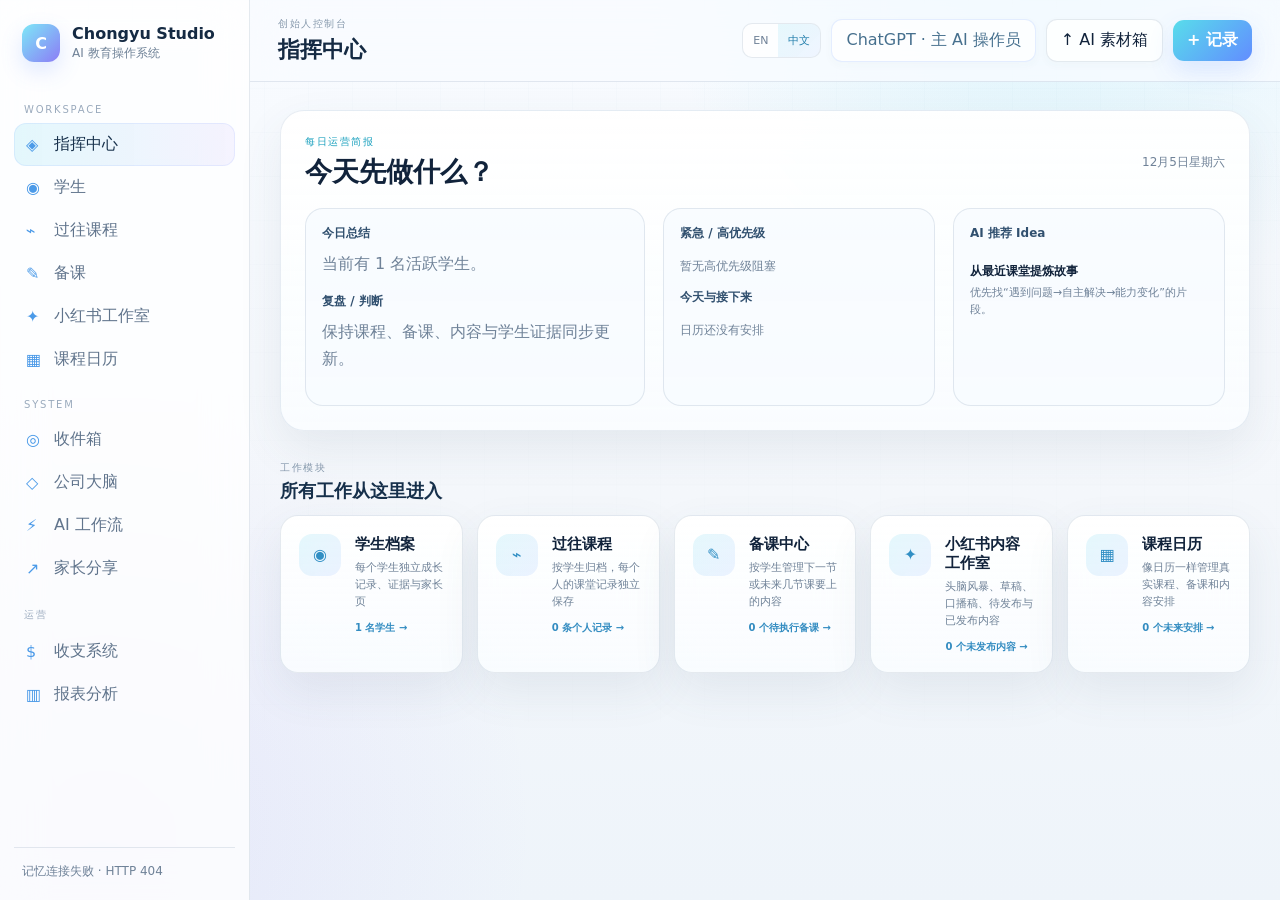
==== commit be583c31: "Load operations reporting module" ====
--- a/index.html
+++ b/index.html
@@ -13,7 +13,7 @@
   <link rel="stylesheet" href="student-avatars.css?v=student-avatars-20260909b" />
   <link rel="stylesheet" href="lesson-decks.css?v=lesson-decks-20260909b" />
   <link rel="stylesheet" href="prep-dashboard.css?v=next-lesson-20260910" />
-  <link rel="stylesheet" href="waicy-track.css?v=waicy-medical-20260915" />
+  <link rel="stylesheet" href="waicy-track.css?v=waicy-application-20260915" />
   <link rel="stylesheet" href="content-studio.css?v=content-os-20260910" />
   <link rel="stylesheet" href="learning-hub.css?v=learning-hub-20260911" />
 </head>
@@ -50,9 +50,10 @@
   <script src="student-avatars.js?v=portrait-api-20260911b"></script>
   <script src="lesson-decks.js?v=lesson-decks-20260909b"></script>
   <script src="prep-dashboard.js?v=next-lesson-20260910"></script>
-  <script src="waicy-track.js?v=waicy-medical-20260915"></script>
+  <script src="waicy-track.js?v=waicy-application-20260915"></script>
   <script src="content-studio.js?v=content-os-20260910"></script>
   <script src="learning-hub.js?v=lesson1-20260911"></script>
   <script src="finance-ui.js?v=finance-20260913"></script>
+  <script src="reporting-ui.js?v=reporting-20260920"></script>
 </body>
 </html>
--- a/waicy-track.css
+++ b/waicy-track.css
@@ -1 +1 @@
-.waicy-track{padding:22px;border-radius:22px;display:grid;gap:16px}.waicy-head{display:flex;justify-content:space-between;gap:18px;align-items:flex-start}.waicy-head h3{margin:4px 0 6px;font-size:20px}.waicy-head p{margin:0;color:var(--muted);font-size:11px}.waicy-core{display:grid;grid-template-columns:repeat(3,minmax(0,1fr));gap:10px}.waicy-core-card{border:1px solid var(--line);border-radius:15px;padding:13px;background:rgba(249,252,255,.78);display:grid;gap:5px}.waicy-core-card span{font-size:8px;letter-spacing:.12em;font-weight:900;color:#58a3c8}.waicy-core-card strong{font-size:12px;color:#28485e}.waicy-core-card small{font-size:10px;line-height:1.5;color:var(--muted)}.waicy-kickoff{border:1px solid rgba(80,164,211,.18);border-radius:16px;background:#f7fcff;padding:13px 14px}.waicy-kickoff summary{font-weight:900;font-size:12px;color:#2b607e;cursor:pointer;list-style:none}.waicy-kickoff summary::-webkit-details-marker{display:none}.waicy-kickoff-grid{display:grid;grid-template-columns:repeat(3,minmax(0,1fr));gap:9px;margin-top:12px}.waicy-kickoff-grid div{padding:10px;border-radius:11px;background:white;border:1px solid var(--line);display:grid;gap:4px}.waicy-kickoff-grid b{font-size:9px;color:#438eb5;letter-spacing:.08em}.waicy-kickoff-grid span{font-size:10px;line-height:1.45;color:#60778a}.waicy-weeks{display:grid;gap:7px}.waicy-weeks article{display:grid;grid-template-columns:62px 1fr;gap:11px;align-items:start;padding:10px 12px;border-radius:12px;border:1px solid var(--line);background:rgba(255,255,255,.72)}.waicy-weeks article>span{font-size:10px;font-weight:900;color:#4f9fc7;padding-top:2px}.waicy-weeks h4{margin:0 0 3px;font-size:12px}.waicy-weeks p{margin:0;color:var(--muted);font-size:10px;line-height:1.5}.waicy-bottom{display:grid;grid-template-columns:1fr 1fr auto;gap:10px;align-items:stretch}.waicy-bottom>div{border:1px solid var(--line);border-radius:12px;padding:11px;background:#fbfdff;display:grid;gap:4px}.waicy-bottom b{font-size:10px;color:#315c76}.waicy-bottom span{font-size:9px;line-height:1.5;color:var(--muted)}.waicy-bottom a{display:flex;align-items:center;justify-content:center;text-decoration:none;border:1px solid var(--line);border-radius:12px;padding:11px 13px;background:#fff;color:#317aa2;font-size:10px;font-weight:900}@media(max-width:900px){.waicy-head{flex-direction:column}.waicy-core,.waicy-kickoff-grid,.waicy-bottom{grid-template-columns:1fr}.waicy-weeks article{grid-template-columns:56px 1fr}}+.waicy-track{padding:22px;border-radius:22px;display:grid;gap:16px}.waicy-head{display:flex;justify-content:space-between;gap:18px;align-items:flex-start}.waicy-head h3{margin:4px 0 6px;font-size:20px}.waicy-head p{margin:0;color:var(--muted);font-size:11px}.waicy-core{display:grid;grid-template-columns:repeat(4,minmax(0,1fr));gap:10px}.waicy-core-card{border:1px solid var(--line);border-radius:15px;padding:13px;background:rgba(249,252,255,.78);display:grid;gap:5px}.waicy-core-card span{font-size:8px;letter-spacing:.12em;font-weight:900;color:#58a3c8}.waicy-core-card strong{font-size:12px;color:#28485e}.waicy-core-card small{font-size:10px;line-height:1.5;color:var(--muted)}.waicy-kickoff,.waicy-application{border:1px solid rgba(80,164,211,.18);border-radius:16px;background:#f7fcff;padding:13px 14px}.waicy-application{background:#fbf9ff;border-color:rgba(126,103,194,.18)}.waicy-kickoff summary,.waicy-application summary{font-weight:900;font-size:12px;color:#2b607e;cursor:pointer;list-style:none}.waicy-application summary{color:#66519b}.waicy-kickoff summary::-webkit-details-marker,.waicy-application summary::-webkit-details-marker{display:none}.waicy-kickoff-grid,.waicy-application-grid{display:grid;grid-template-columns:repeat(3,minmax(0,1fr));gap:9px;margin-top:12px}.waicy-kickoff-grid div,.waicy-application-grid div{padding:10px;border-radius:11px;background:white;border:1px solid var(--line);display:grid;gap:4px}.waicy-kickoff-grid b{font-size:9px;color:#438eb5;letter-spacing:.08em}.waicy-application-grid b{font-size:9px;color:#765db2;letter-spacing:.08em}.waicy-kickoff-grid span,.waicy-application-grid span{font-size:10px;line-height:1.45;color:#60778a}.waicy-application-grid small{font-size:9px;line-height:1.45;color:#8a7fa7}.waicy-weeks{display:grid;gap:7px}.waicy-weeks article{display:grid;grid-template-columns:62px 1fr;gap:11px;align-items:start;padding:10px 12px;border-radius:12px;border:1px solid var(--line);background:rgba(255,255,255,.72)}.waicy-weeks article>span{font-size:10px;font-weight:900;color:#4f9fc7;padding-top:2px}.waicy-weeks h4{margin:0 0 3px;font-size:12px}.waicy-weeks p{margin:0;color:var(--muted);font-size:10px;line-height:1.5}.waicy-bottom{display:grid;grid-template-columns:1fr 1fr auto;gap:10px;align-items:stretch}.waicy-bottom>div{border:1px solid var(--line);border-radius:12px;padding:11px;background:#fbfdff;display:grid;gap:4px}.waicy-bottom b{font-size:10px;color:#315c76}.waicy-bottom span{font-size:9px;line-height:1.5;color:var(--muted)}.waicy-bottom a{display:flex;align-items:center;justify-content:center;text-decoration:none;border:1px solid var(--line);border-radius:12px;padding:11px 13px;background:#fff;color:#317aa2;font-size:10px;font-weight:900}@media(max-width:1100px){.waicy-core{grid-template-columns:repeat(2,minmax(0,1fr))}}@media(max-width:900px){.waicy-head{flex-direction:column}.waicy-core,.waicy-kickoff-grid,.waicy-application-grid,.waicy-bottom{grid-template-columns:1fr}.waicy-weeks article{grid-template-columns:56px 1fr}}
